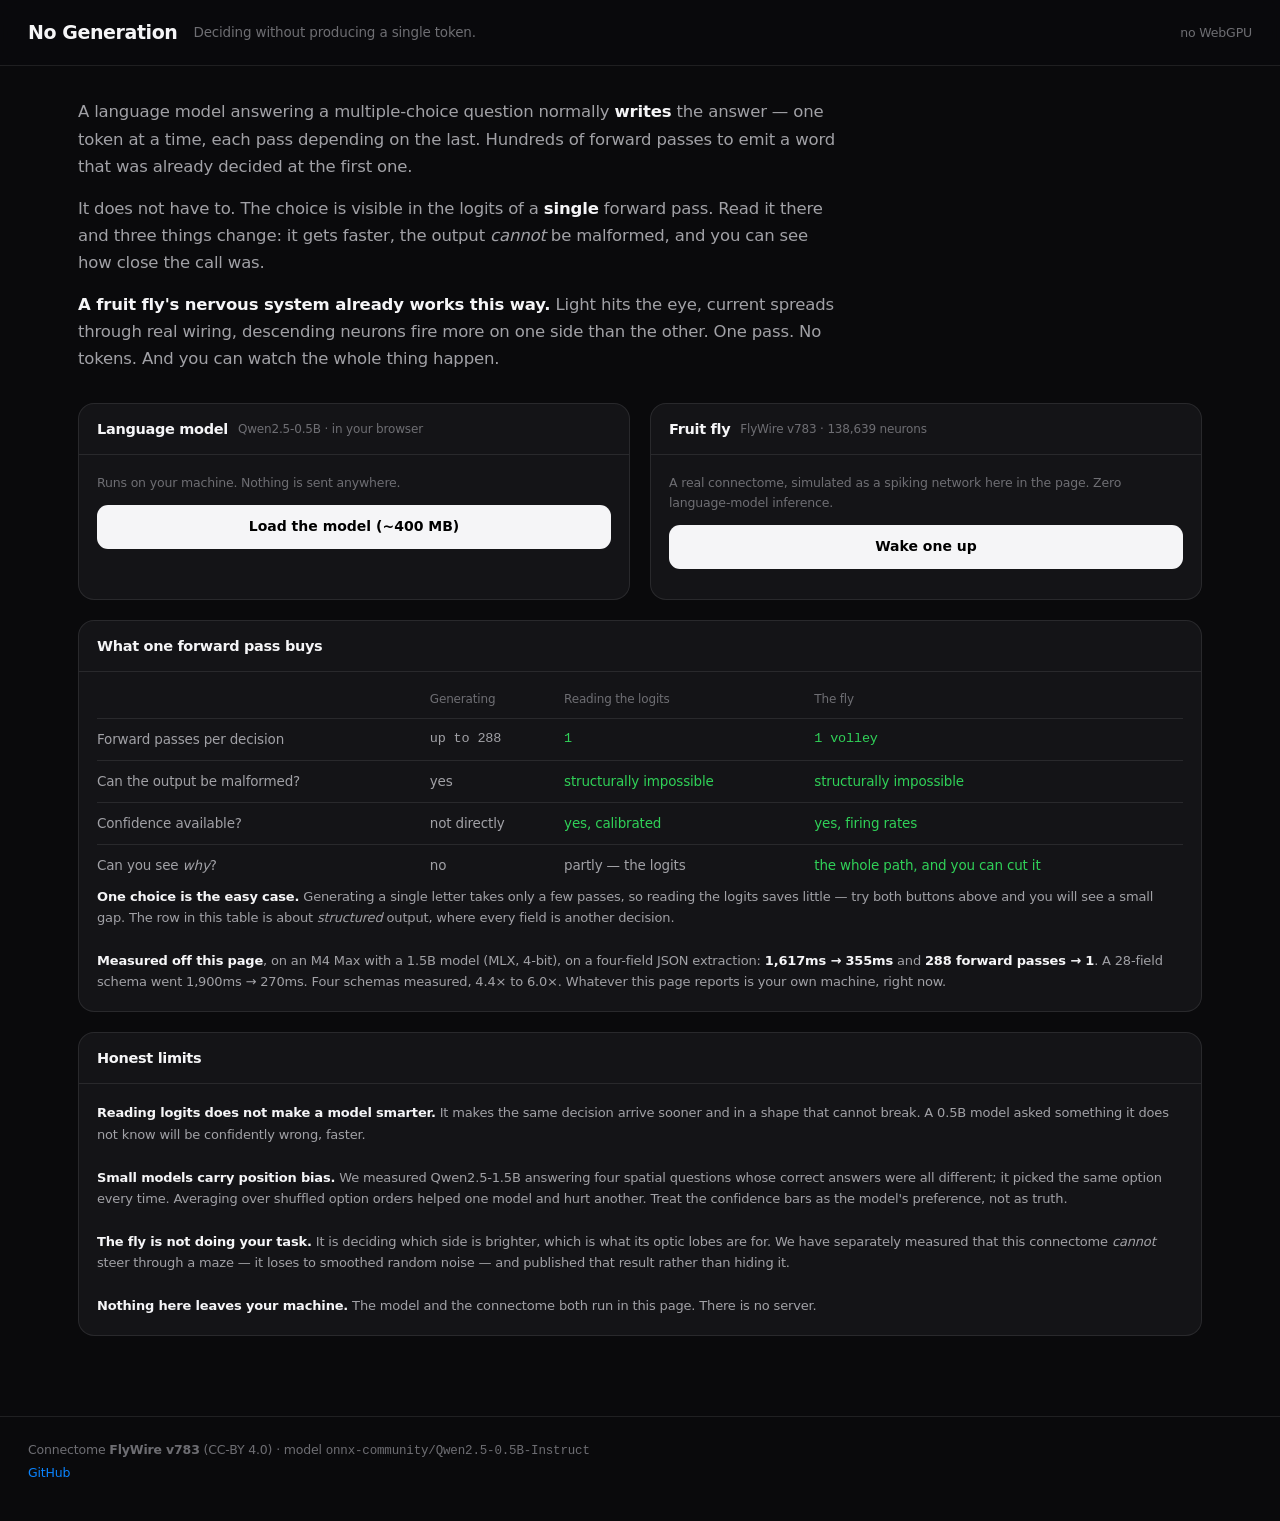
==== docs/index.html @ 3c4246c1 "No Generation: two systems that decide without generating A language model read at its logits and a " ====
<!doctype html>
<html lang="en">
<head>
<meta charset="utf-8">
<meta name="viewport" content="width=device-width,initial-scale=1">
<title>No Generation — decisions without generating text</title>
<meta name="description" content="Two systems that decide without generating: a 1.5B-class language model read at its logits, and a real fruit-fly connectome. One forward pass, no tokens, format that cannot break.">
<link rel="icon" href="data:image/svg+xml,<svg xmlns='http://www.w3.org/2000/svg' viewBox='0 0 32 32'><text y='26' font-size='26'>⚖️</text></svg>">
<link rel="stylesheet" href="app.css">
</head>
<body>

<header>
  <h1>No Generation</h1>
  <span class="sub">Deciding without producing a single token.</span>
  <div class="sp"></div>
  <span class="meta" id="hw">checking hardware…</span>
</header>

<div class="page">

  <section class="lede">
    <p>A language model answering a multiple-choice question normally <b>writes</b> the answer —
    one token at a time, each pass depending on the last. Hundreds of forward passes to emit a
    word that was already decided at the first one.</p>
    <p>It does not have to. The choice is visible in the logits of a <b>single</b> forward pass.
    Read it there and three things change: it gets faster, the output <i>cannot</i> be malformed,
    and you can see how close the call was.</p>
    <p><b>A fruit fly's nervous system already works this way.</b> Light hits the eye, current
    spreads through real wiring, descending neurons fire more on one side than the other. One
    pass. No tokens. And you can watch the whole thing happen.</p>
  </section>

  <div class="grid">
    <!-- LLM -->
    <div class="panel">
      <div class="hd"><h2>Language model</h2><span class="tag" id="llmTag">Qwen2.5-0.5B · in your browser</span></div>
      <div class="bd">
        <div class="muted">Runs on your machine. Nothing is sent anywhere.</div>
        <button class="cta" id="load">Load the model (~400 MB)</button>
        <div id="loadNote" class="muted"></div>

        <div id="llmUI" hidden>
          <label class="k">Context</label>
          <textarea id="ctx" rows="3">A cat sits on a warm windowsill, purring.</textarea>
          <label class="k">Options (one per line)</label>
          <textarea id="opts" rows="4">dog
cat
bird
fish</textarea>
          <div class="row">
            <button class="plain" id="grab">Read the logits (1 pass)</button>
            <button class="plain" id="gen">Generate it instead</button>
          </div>
          <div id="bars" class="bars"></div>
          <div id="llmOut" class="out"></div>
        </div>
      </div>
    </div>

    <!-- Fly -->
    <div class="panel">
      <div class="hd"><h2>Fruit fly</h2><span class="tag">FlyWire v783 · 138,639 neurons</span></div>
      <div class="bd">
        <div class="muted">A real connectome, simulated as a spiking network here in the page.
          Zero language-model inference.</div>
        <button class="cta" id="hire">Wake one up</button>
        <div id="flyNote" class="muted"></div>

        <div id="flyUI" hidden>
          <div class="stage"><canvas id="eye" width="16" height="12"></canvas></div>
          <div class="row">
            <button class="plain" id="lightL">Light on the left</button>
            <button class="plain" id="lightR">Light on the right</button>
          </div>
          <div class="gauge"><span class="k">Decision</span><span class="t"><i id="mS"></i></span><span class="v mono" id="vS">·0</span></div>
          <div class="gauge"><span class="k">Descending</span><span class="t"><i id="mD" style="left:0"></i></span><span class="v mono" id="vD">0Hz</span></div>
          <div class="out" id="flyOut"></div>
          <div class="row">
            <button class="plain" id="cut">Cut the channel</button>
            <button class="plain" id="heal">Restore</button>
          </div>
          <div class="muted" id="cutNote">Cutting 40 neurons out of 138,639 — 0.03% — takes the
            decision to zero. Nothing downstream is scripted, so there is nothing to fall back on.</div>
        </div>
      </div>
    </div>
  </div>

  <div class="panel wide">
    <div class="hd"><h2>What one forward pass buys</h2></div>
    <div class="bd">
      <table class="cmp">
        <tr><th></th><th>Generating</th><th>Reading the logits</th><th>The fly</th></tr>
        <tr><td>Forward passes per decision</td><td class="mono">up to 288</td><td class="mono ok">1</td><td class="mono ok">1 volley</td></tr>
        <tr><td>Can the output be malformed?</td><td>yes</td><td class="ok">structurally impossible</td><td class="ok">structurally impossible</td></tr>
        <tr><td>Confidence available?</td><td>not directly</td><td class="ok">yes, calibrated</td><td class="ok">yes, firing rates</td></tr>
        <tr><td>Can you see <i>why</i>?</td><td>no</td><td>partly — the logits</td><td class="ok">the whole path, and you can cut it</td></tr>
      </table>
      <div class="note" id="measured"></div>
    </div>
  </div>

  <div class="panel wide">
    <div class="hd"><h2>Honest limits</h2></div>
    <div class="bd"><div class="note" id="limits"></div></div>
  </div>

</div>

<footer>
  Connectome <b>FlyWire v783</b> (CC-BY 4.0) · model <span class="mono">onnx-community/Qwen2.5-0.5B-Instruct</span><br>
  <a href="https://github.com/hwkim3330/nogeneration">GitHub</a>
</footer>

<script type="module" src="app.js"></script>
</body>
</html>
---- docs/app.css ----
/* No Generation — 판단만 하고 생성하지 않는 층.
   화면의 주인공은 숫자다. 장식은 뒤로 물러난다. */
:root{
  --bg:#0a0a0c; --surface:#141417; --surface2:#1c1c20;
  --line:rgba(255,255,255,.09); --line2:rgba(255,255,255,.17);
  --fg:#f5f5f7; --fg2:#a1a1a6; --fg3:#6e6e73;
  --accent:#30d158; --blue:#0a84ff; --red:#ff453a; --amber:#ff9f0a; --r:16px;
}
*{box-sizing:border-box}
html,body{margin:0;background:var(--bg)}
body{color:var(--fg);font:400 15px/1.55 -apple-system,BlinkMacSystemFont,"SF Pro Text","Apple SD Gothic Neo",system-ui,sans-serif;
  -webkit-font-smoothing:antialiased;letter-spacing:-.011em}
.mono{font-family:"SF Mono",ui-monospace,Menlo,monospace;font-feature-settings:"tnum"}
h1,h2{margin:0;letter-spacing:-.022em;font-weight:600}
a{color:var(--blue);text-decoration:none}

header{display:flex;align-items:center;gap:16px;flex-wrap:wrap;padding:18px 28px;
  border-bottom:1px solid var(--line);position:sticky;top:0;z-index:40;
  background:rgba(10,10,12,.75);backdrop-filter:saturate(180%) blur(20px)}
header h1{font-size:19px}
header .sub{font-size:13.5px;color:var(--fg3)}
.sp{flex:1}
.meta{font-size:12.5px;color:var(--fg3)}

.page{max-width:1180px;margin:0 auto;padding:26px 28px 80px}
.lede{max-width:760px;margin:6px 0 30px}
.lede p{color:var(--fg2);font-size:16.5px;line-height:1.66;margin:0 0 14px}
.lede b{color:var(--fg);font-weight:600}

.grid{display:grid;grid-template-columns:1fr 1fr;gap:20px}
@media(max-width:900px){.grid{grid-template-columns:1fr}}
.panel{background:var(--surface);border:1px solid var(--line);border-radius:var(--r);overflow:hidden}
.panel.wide{margin-top:20px}
.panel .hd{display:flex;align-items:center;gap:10px;padding:14px 18px;border-bottom:1px solid var(--line);flex-wrap:wrap}
.panel .hd h2{font-size:14.5px;flex:none;white-space:nowrap}
.panel .hd .tag{font-size:12px;color:var(--fg3)}
.panel .bd{padding:18px}

.muted{font-size:12.5px;color:var(--fg3);line-height:1.6;margin-bottom:12px}
.note{font-size:13px;color:var(--fg2);line-height:1.65}
.note b{color:var(--fg);font-weight:600}
.k{display:block;font-size:11.5px;color:var(--fg3);margin:12px 0 5px;text-transform:uppercase;letter-spacing:.05em}
textarea{width:100%;background:#0e0e11;border:1px solid var(--line);border-radius:10px;
  padding:10px 12px;color:var(--fg);font:14px/1.5 inherit;outline:none;resize:vertical}
textarea:focus{border-color:var(--line2)}
.row{display:flex;gap:8px;margin-top:12px;flex-wrap:wrap}
button{font:inherit;cursor:pointer;transition:.16s}
button.cta{width:100%;background:var(--fg);color:#000;border:0;font-weight:600;font-size:14px;
  padding:11px 16px;border-radius:11px}
button.cta:hover{background:#fff}
button.cta:disabled{opacity:.45;cursor:default}
button.plain{background:var(--surface2);border:1px solid var(--line);color:var(--fg);
  font-size:13.5px;padding:8px 14px;border-radius:10px}
button.plain:hover{background:#26262b;border-color:var(--line2)}
button.plain:disabled{opacity:.4;cursor:default}

.bars{margin-top:16px;display:grid;gap:7px}
.bar{display:grid;grid-template-columns:96px 1fr 64px;align-items:center;gap:10px;font-size:13px}
.bar .nm{color:var(--fg2);overflow:hidden;text-overflow:ellipsis;white-space:nowrap}
.bar .tr{height:7px;background:rgba(255,255,255,.07);border-radius:99px;overflow:hidden}
.bar .tr i{display:block;height:100%;background:var(--fg3);border-radius:99px;transition:width .25s}
.bar.win .tr i{background:var(--accent)}
.bar.win .nm{color:var(--fg);font-weight:600}
.bar .pc{text-align:right;color:var(--fg2);font-size:12.5px}

.out{margin-top:14px;font-size:13px;color:var(--fg2);line-height:1.6;min-height:20px}
.out b{color:var(--fg)}
.out .win{color:var(--accent);font-weight:600}
.out .slow{color:var(--amber)}

.stage{margin-top:14px;background:#000;border:1px solid var(--line);border-radius:12px;
  aspect-ratio:4/3;display:grid;place-items:center;overflow:hidden}
.stage canvas{width:100%;height:100%;image-rendering:pixelated}
.gauge{display:grid;grid-template-columns:82px 1fr 62px;align-items:center;gap:11px;margin-top:11px}
.gauge .k{margin:0;text-transform:none;letter-spacing:0;font-size:12.5px}
.gauge .t{height:5px;background:rgba(255,255,255,.08);border-radius:99px;position:relative;overflow:hidden}
.gauge .t i{position:absolute;top:0;bottom:0;background:var(--fg2);border-radius:99px;transition:.12s}
.gauge .v{text-align:right;font-size:12.5px;color:var(--fg2)}

.cmp{width:100%;border-collapse:collapse;font-size:13.5px}
.cmp th{text-align:left;font-weight:500;color:var(--fg3);font-size:12px;padding:0 12px 9px 0;border-bottom:1px solid var(--line)}
.cmp td{padding:10px 12px 10px 0;border-bottom:1px solid var(--line);color:var(--fg2)}
.cmp tr:last-child td{border-bottom:0}
.cmp td:first-child{color:var(--fg2)}
.cmp .ok{color:var(--accent)}

footer{border-top:1px solid var(--line);padding:22px 28px 40px;color:var(--fg3);font-size:12.5px;line-height:1.7}
@media(max-width:700px){
  header{padding:12px 16px}header h1{font-size:17px}header .meta{display:none}
  .page{padding:16px 16px 60px}.panel .bd{padding:14px}.lede p{font-size:15px}
}
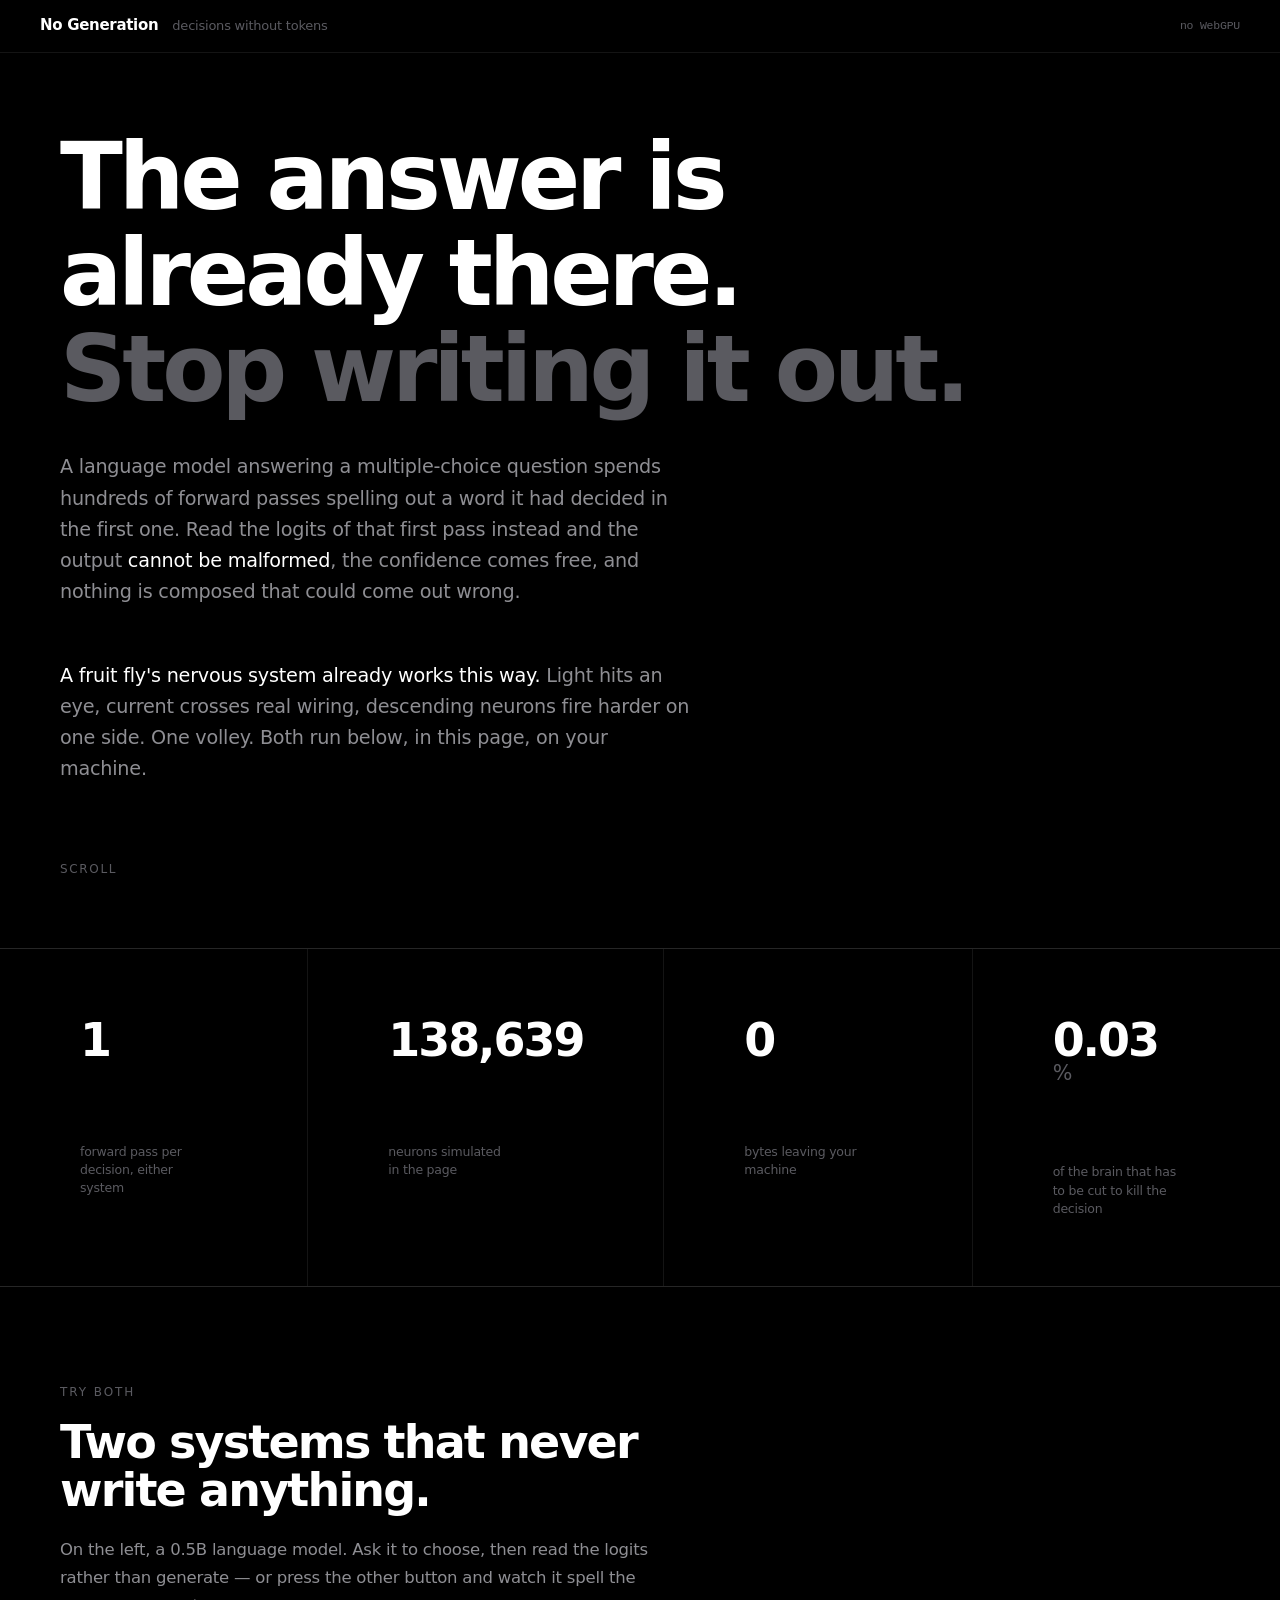
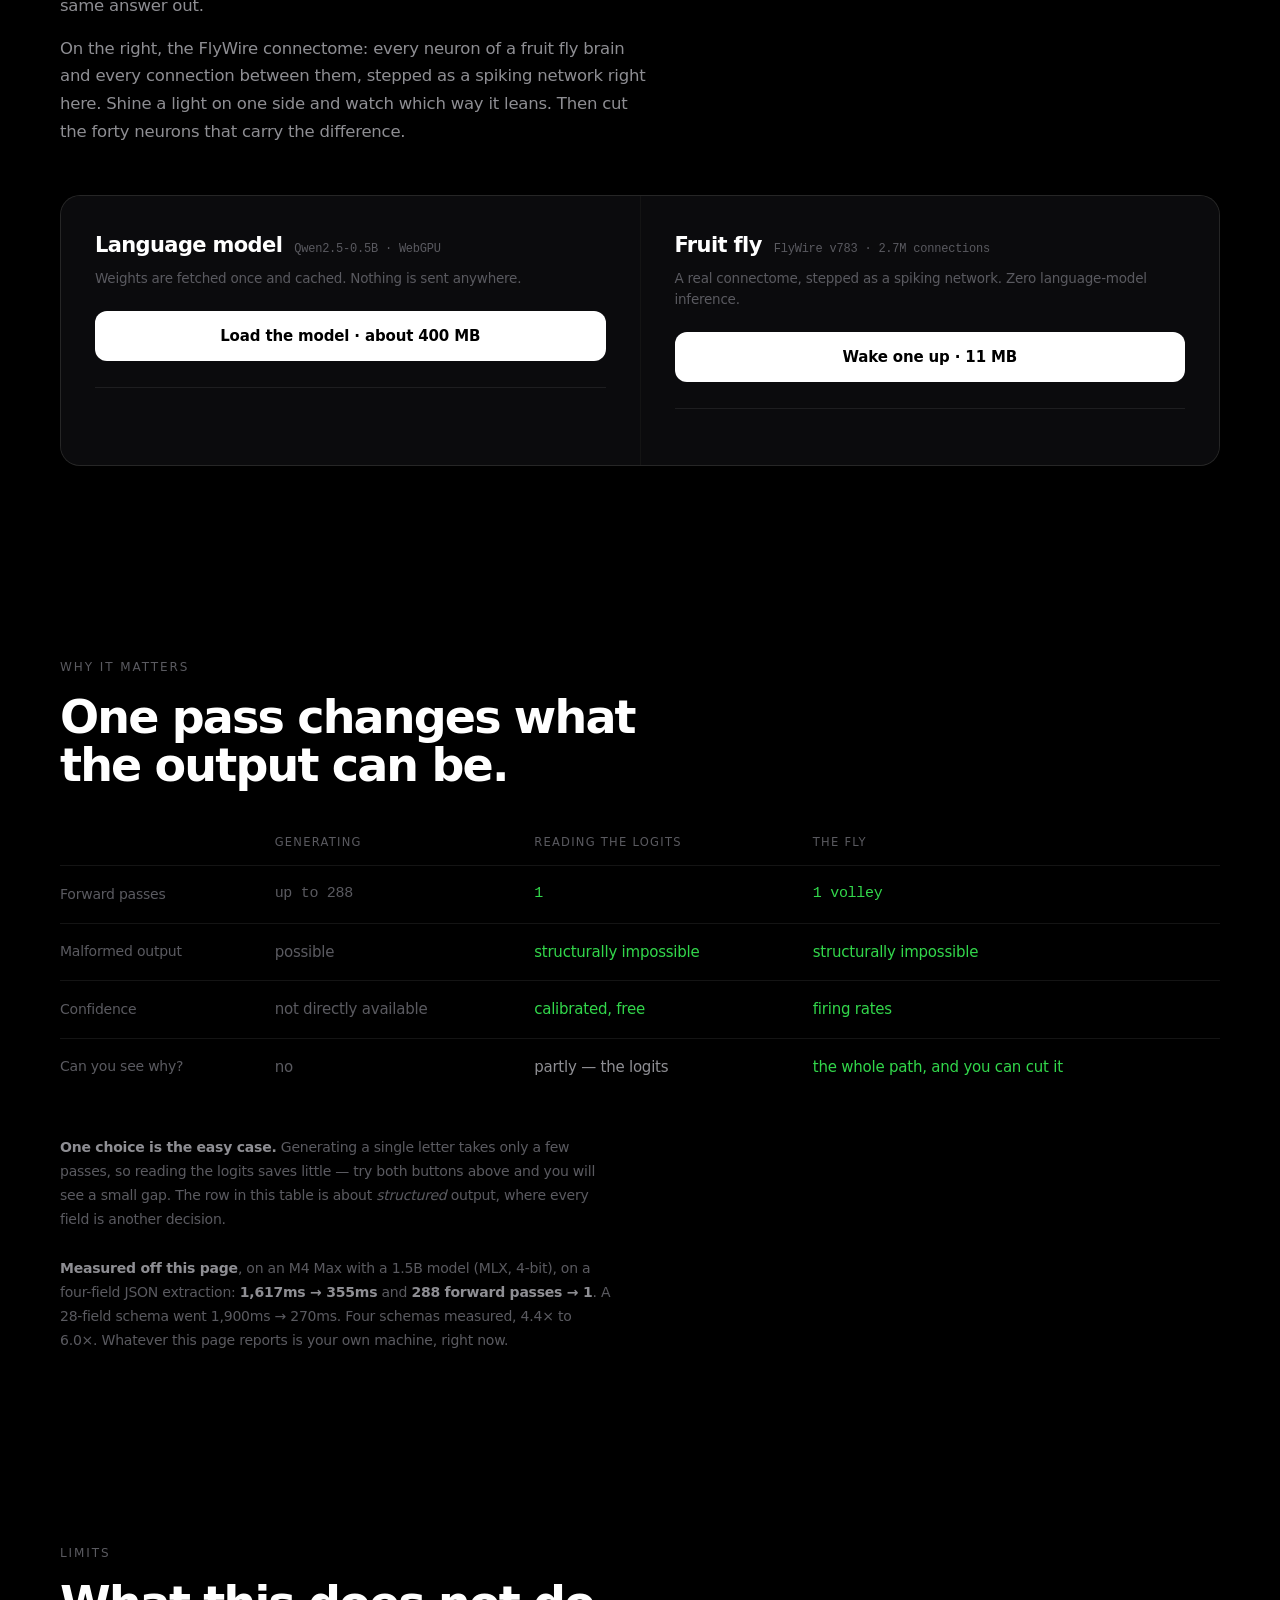
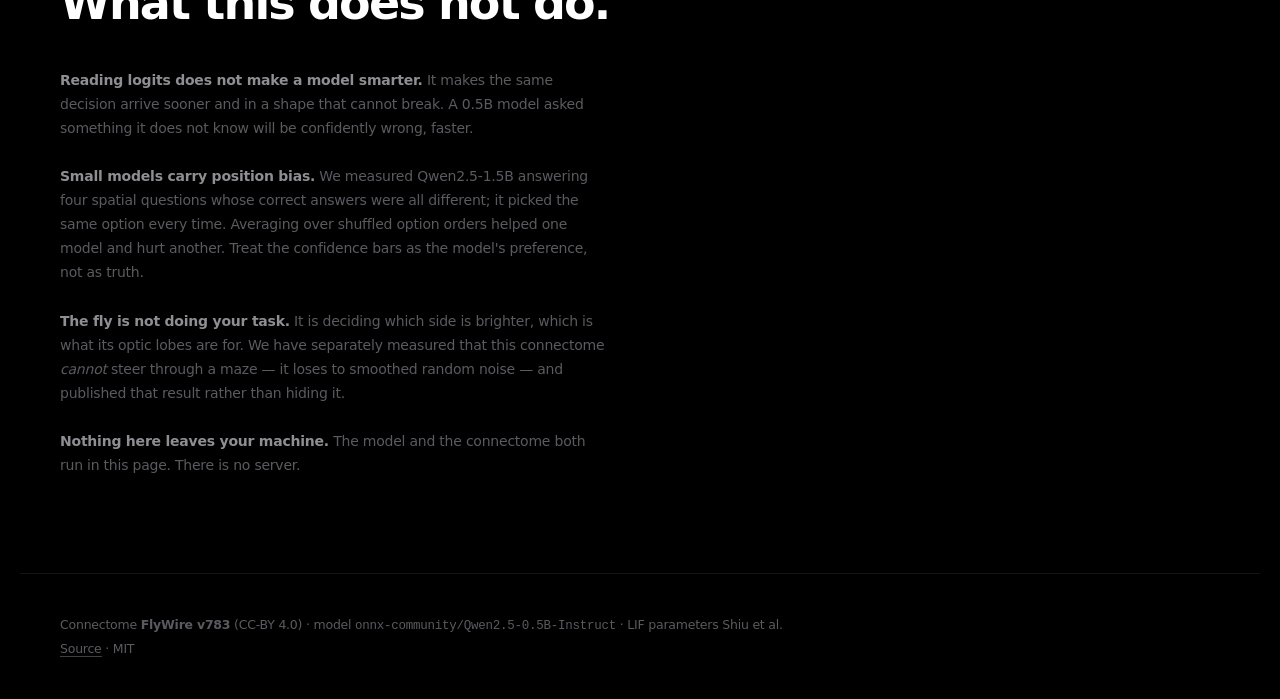
==== commit 81d79206: "redesign, and fix a threshold that erased real decisions Design: hero, spec strip, the two demos as " ====
--- a/docs/index.html
+++ b/docs/index.html
@@ -3,8 +3,9 @@
 <head>
 <meta charset="utf-8">
 <meta name="viewport" content="width=device-width,initial-scale=1">
-<title>No Generation — decisions without generating text</title>
-<meta name="description" content="Two systems that decide without generating: a 1.5B-class language model read at its logits, and a real fruit-fly connectome. One forward pass, no tokens, format that cannot break.">
+<title>No Generation — deciding without producing a token</title>
+<meta name="description" content="A language model read at its logits and a real fruit-fly connectome, both running in your browser. One forward pass, no tokens, a format that cannot break.">
+<meta name="theme-color" content="#000000">
 <link rel="icon" href="data:image/svg+xml,<svg xmlns='http://www.w3.org/2000/svg' viewBox='0 0 32 32'><text y='26' font-size='26'>⚖️</text></svg>">
 <link rel="stylesheet" href="app.css">
 </head>
@@ -12,105 +13,115 @@
 
 <header>
   <h1>No Generation</h1>
-  <span class="sub">Deciding without producing a single token.</span>
+  <span class="sub">decisions without tokens</span>
   <div class="sp"></div>
-  <span class="meta" id="hw">checking hardware…</span>
+  <span class="meta" id="hw">checking hardware</span>
 </header>
 
-<div class="page">
+<div class="hero">
+  <h2>The answer is already there.<br><em>Stop writing it out.</em></h2>
+  <p class="lead">A language model answering a multiple-choice question spends hundreds of
+  forward passes spelling out a word it had decided in the first one. Read the logits of that
+  first pass instead and the output <b>cannot be malformed</b>, the confidence comes free, and
+  nothing is composed that could come out wrong.</p>
+  <p class="lead"><b>A fruit fly's nervous system already works this way.</b> Light hits an eye,
+  current crosses real wiring, descending neurons fire harder on one side. One volley. Both run
+  below, in this page, on your machine.</p>
+  <div class="scroll">Scroll</div>
+</div>
 
-  <section class="lede">
-    <p>A language model answering a multiple-choice question normally <b>writes</b> the answer —
-    one token at a time, each pass depending on the last. Hundreds of forward passes to emit a
-    word that was already decided at the first one.</p>
-    <p>It does not have to. The choice is visible in the logits of a <b>single</b> forward pass.
-    Read it there and three things change: it gets faster, the output <i>cannot</i> be malformed,
-    and you can see how close the call was.</p>
-    <p><b>A fruit fly's nervous system already works this way.</b> Light hits the eye, current
-    spreads through real wiring, descending neurons fire more on one side than the other. One
-    pass. No tokens. And you can watch the whole thing happen.</p>
-  </section>
+<div class="spec">
+  <div><div class="n">1</div><div class="l">forward pass per decision, either system</div></div>
+  <div><div class="n">138,639</div><div class="l">neurons simulated in the page</div></div>
+  <div><div class="n">0</div><div class="l">bytes leaving your machine</div></div>
+  <div><div class="n">0.03<small>%</small></div><div class="l">of the brain that has to be cut to kill the decision</div></div>
+</div>
 
-  <div class="grid">
-    <!-- LLM -->
-    <div class="panel">
-      <div class="hd"><h2>Language model</h2><span class="tag" id="llmTag">Qwen2.5-0.5B · in your browser</span></div>
-      <div class="bd">
-        <div class="muted">Runs on your machine. Nothing is sent anywhere.</div>
-        <button class="cta" id="load">Load the model (~400 MB)</button>
-        <div id="loadNote" class="muted"></div>
+<section>
+  <div class="eyebrow">Try both</div>
+  <h3>Two systems that never write anything.</h3>
+  <div class="body">
+    <p>On the left, a 0.5B language model. Ask it to choose, then read the logits rather than
+    generate — or press the other button and watch it spell the same answer out.</p>
+    <p>On the right, the FlyWire connectome: every neuron of a fruit fly brain and every
+    connection between them, stepped as a spiking network right here. Shine a light on one side
+    and watch which way it leans. Then cut the forty neurons that carry the difference.</p>
+  </div>
 
-        <div id="llmUI" hidden>
-          <label class="k">Context</label>
-          <textarea id="ctx" rows="3">A cat sits on a warm windowsill, purring.</textarea>
-          <label class="k">Options (one per line)</label>
-          <textarea id="opts" rows="4">dog
+  <div class="duo">
+    <div class="cell">
+      <div class="top"><h4>Language model</h4><span class="tag" id="llmTag">Qwen2.5-0.5B · WebGPU</span></div>
+      <div class="sub">Weights are fetched once and cached. Nothing is sent anywhere.</div>
+      <button class="cta" id="load">Load the model · about 400 MB</button>
+      <div class="readout" id="loadNote"></div>
+
+      <div id="llmUI" hidden>
+        <label class="k">Context</label>
+        <textarea id="ctx" rows="2">A cat sits on a warm windowsill, purring.</textarea>
+        <label class="k">Options</label>
+        <textarea id="opts" rows="4">dog
 cat
 bird
 fish</textarea>
-          <div class="row">
-            <button class="plain" id="grab">Read the logits (1 pass)</button>
-            <button class="plain" id="gen">Generate it instead</button>
-          </div>
-          <div id="bars" class="bars"></div>
-          <div id="llmOut" class="out"></div>
+        <div class="row">
+          <button class="plain" id="grab">Read the logits</button>
+          <button class="plain" id="gen">Generate instead</button>
         </div>
+        <div id="bars" class="bars"></div>
+        <div id="llmOut" class="readout"></div>
       </div>
     </div>
 
-    <!-- Fly -->
-    <div class="panel">
-      <div class="hd"><h2>Fruit fly</h2><span class="tag">FlyWire v783 · 138,639 neurons</span></div>
-      <div class="bd">
-        <div class="muted">A real connectome, simulated as a spiking network here in the page.
-          Zero language-model inference.</div>
-        <button class="cta" id="hire">Wake one up</button>
-        <div id="flyNote" class="muted"></div>
+    <div class="cell">
+      <div class="top"><h4>Fruit fly</h4><span class="tag">FlyWire v783 · 2.7M connections</span></div>
+      <div class="sub">A real connectome, stepped as a spiking network. Zero language-model inference.</div>
+      <button class="cta" id="hire">Wake one up · 11 MB</button>
+      <div class="readout" id="flyNote"></div>
 
-        <div id="flyUI" hidden>
-          <div class="stage"><canvas id="eye" width="16" height="12"></canvas></div>
-          <div class="row">
-            <button class="plain" id="lightL">Light on the left</button>
-            <button class="plain" id="lightR">Light on the right</button>
-          </div>
-          <div class="gauge"><span class="k">Decision</span><span class="t"><i id="mS"></i></span><span class="v mono" id="vS">·0</span></div>
-          <div class="gauge"><span class="k">Descending</span><span class="t"><i id="mD" style="left:0"></i></span><span class="v mono" id="vD">0Hz</span></div>
-          <div class="out" id="flyOut"></div>
-          <div class="row">
-            <button class="plain" id="cut">Cut the channel</button>
-            <button class="plain" id="heal">Restore</button>
-          </div>
-          <div class="muted" id="cutNote">Cutting 40 neurons out of 138,639 — 0.03% — takes the
-            decision to zero. Nothing downstream is scripted, so there is nothing to fall back on.</div>
+      <div id="flyUI" hidden>
+        <div class="eye"><canvas id="eye" width="16" height="12"></canvas></div>
+        <div class="row">
+          <button class="plain" id="lightL">Light on the left</button>
+          <button class="plain" id="lightR">Light on the right</button>
         </div>
+        <div class="gauge"><span class="g">Decision</span><span class="t"><i id="mS"></i></span><span class="v" id="vS">·0</span></div>
+        <div class="gauge"><span class="g">Descending</span><span class="t"><i id="mD" style="left:0"></i></span><span class="v" id="vD">0Hz</span></div>
+        <div class="readout" id="flyOut"></div>
+        <div class="row">
+          <button class="plain" id="cut">Cut the channel</button>
+          <button class="plain" id="heal">Restore</button>
+        </div>
+        <div class="readout" id="cutNote">Forty neurons out of 138,639 carry the left–right
+          difference. Cut them and the decision goes to zero — there is no scripted fallback
+          underneath to keep it moving.</div>
       </div>
     </div>
   </div>
+</section>
 
-  <div class="panel wide">
-    <div class="hd"><h2>What one forward pass buys</h2></div>
-    <div class="bd">
-      <table class="cmp">
-        <tr><th></th><th>Generating</th><th>Reading the logits</th><th>The fly</th></tr>
-        <tr><td>Forward passes per decision</td><td class="mono">up to 288</td><td class="mono ok">1</td><td class="mono ok">1 volley</td></tr>
-        <tr><td>Can the output be malformed?</td><td>yes</td><td class="ok">structurally impossible</td><td class="ok">structurally impossible</td></tr>
-        <tr><td>Confidence available?</td><td>not directly</td><td class="ok">yes, calibrated</td><td class="ok">yes, firing rates</td></tr>
-        <tr><td>Can you see <i>why</i>?</td><td>no</td><td>partly — the logits</td><td class="ok">the whole path, and you can cut it</td></tr>
-      </table>
-      <div class="note" id="measured"></div>
-    </div>
-  </div>
+<section>
+  <div class="eyebrow">Why it matters</div>
+  <h3>One pass changes what the output can be.</h3>
+  <table class="cmp">
+    <tr><th></th><th>Generating</th><th>Reading the logits</th><th>The fly</th></tr>
+    <tr><td>Forward passes</td><td class="no mono">up to 288</td><td class="ok mono">1</td><td class="ok mono">1 volley</td></tr>
+    <tr><td>Malformed output</td><td class="no">possible</td><td class="ok">structurally impossible</td><td class="ok">structurally impossible</td></tr>
+    <tr><td>Confidence</td><td class="no">not directly available</td><td class="ok">calibrated, free</td><td class="ok">firing rates</td></tr>
+    <tr><td>Can you see why?</td><td class="no">no</td><td>partly — the logits</td><td class="ok">the whole path, and you can cut it</td></tr>
+  </table>
+  <div class="fine" id="measured"></div>
+</section>
 
-  <div class="panel wide">
-    <div class="hd"><h2>Honest limits</h2></div>
-    <div class="bd"><div class="note" id="limits"></div></div>
-  </div>
-
-</div>
+<section>
+  <div class="eyebrow">Limits</div>
+  <h3>What this does not do.</h3>
+  <div class="fine" id="limits"></div>
+</section>
 
 <footer>
-  Connectome <b>FlyWire v783</b> (CC-BY 4.0) · model <span class="mono">onnx-community/Qwen2.5-0.5B-Instruct</span><br>
-  <a href="https://github.com/hwkim3330/nogeneration">GitHub</a>
+  Connectome <b>FlyWire v783</b> (CC-BY 4.0) · model <span class="mono">onnx-community/Qwen2.5-0.5B-Instruct</span> ·
+  LIF parameters Shiu et al.<br>
+  <a href="https://github.com/hwkim3330/nogeneration">Source</a> · MIT
 </footer>
 
 <script type="module" src="app.js"></script>
--- a/docs/app.css
+++ b/docs/app.css
@@ -1,91 +1,139 @@
-/* No Generation — 판단만 하고 생성하지 않는 층.
-   화면의 주인공은 숫자다. 장식은 뒤로 물러난다. */
+/* No Generation
+   설계 원칙: 숫자가 주인공이다. 테두리를 지우고 여백으로 나눈다.
+   색은 검정·흰색·초록 하나. 움직임은 절제한다. */
 :root{
-  --bg:#0a0a0c; --surface:#141417; --surface2:#1c1c20;
-  --line:rgba(255,255,255,.09); --line2:rgba(255,255,255,.17);
-  --fg:#f5f5f7; --fg2:#a1a1a6; --fg3:#6e6e73;
-  --accent:#30d158; --blue:#0a84ff; --red:#ff453a; --amber:#ff9f0a; --r:16px;
+  --bg:#000; --bg2:#0b0b0d; --surface:#111114;
+  --fg:#fff; --fg2:#8e8e93; --fg3:#5a5a60;
+  --line:rgba(255,255,255,.08);
+  --accent:#32d74b; --amber:#ffb340; --red:#ff453a;
 }
 *{box-sizing:border-box}
-html,body{margin:0;background:var(--bg)}
-body{color:var(--fg);font:400 15px/1.55 -apple-system,BlinkMacSystemFont,"SF Pro Text","Apple SD Gothic Neo",system-ui,sans-serif;
-  -webkit-font-smoothing:antialiased;letter-spacing:-.011em}
-.mono{font-family:"SF Mono",ui-monospace,Menlo,monospace;font-feature-settings:"tnum"}
-h1,h2{margin:0;letter-spacing:-.022em;font-weight:600}
-a{color:var(--blue);text-decoration:none}
+html{scroll-behavior:smooth}
+html,body{margin:0;background:var(--bg);overflow-x:hidden}
+body{color:var(--fg);
+  font:400 16px/1.5 -apple-system,BlinkMacSystemFont,"SF Pro Display","SF Pro Text","Apple SD Gothic Neo",system-ui,sans-serif;
+  -webkit-font-smoothing:antialiased;letter-spacing:-.014em}
+.mono{font-family:"SF Mono",ui-monospace,Menlo,monospace;font-feature-settings:"tnum";letter-spacing:-.02em}
+h1,h2,h3{margin:0;font-weight:600;letter-spacing:-.035em;line-height:1.04}
+a{color:inherit;text-decoration:none;border-bottom:1px solid rgba(255,255,255,.25)}
+a:hover{border-color:var(--fg)}
 
-header{display:flex;align-items:center;gap:16px;flex-wrap:wrap;padding:18px 28px;
-  border-bottom:1px solid var(--line);position:sticky;top:0;z-index:40;
-  background:rgba(10,10,12,.75);backdrop-filter:saturate(180%) blur(20px)}
-header h1{font-size:19px}
-header .sub{font-size:13.5px;color:var(--fg3)}
+/* ── 상단 ─────────────────────────────── */
+header{position:fixed;top:0;left:0;right:0;z-index:50;display:flex;align-items:center;gap:14px;
+  padding:16px 40px;background:rgba(0,0,0,.6);backdrop-filter:saturate(180%) blur(24px);
+  border-bottom:1px solid var(--line)}
+header h1{font-size:15px;letter-spacing:-.02em}
+header .sub{font-size:13px;color:var(--fg3)}
 .sp{flex:1}
-.meta{font-size:12.5px;color:var(--fg3)}
+.meta{font-size:11.5px;color:var(--fg3);font-family:"SF Mono",ui-monospace,Menlo,monospace}
 
-.page{max-width:1180px;margin:0 auto;padding:26px 28px 80px}
-.lede{max-width:760px;margin:6px 0 30px}
-.lede p{color:var(--fg2);font-size:16.5px;line-height:1.66;margin:0 0 14px}
-.lede b{color:var(--fg);font-weight:600}
+/* ── 히어로 ───────────────────────────── */
+.hero{min-height:88vh;display:flex;flex-direction:column;justify-content:center;
+  padding:130px 40px 70px;max-width:1240px;margin:0 auto}
+.hero h2{font-size:clamp(40px,7.2vw,104px);letter-spacing:-.045em;max-width:16ch}
+.hero h2 em{font-style:normal;color:var(--fg3)}
+.hero .lead{margin-top:34px;max-width:52ch;font-size:clamp(16px,1.5vw,20px);line-height:1.62;color:var(--fg2)}
+.hero .lead b{color:var(--fg);font-weight:500}
+.scroll{margin-top:56px;font-size:12px;color:var(--fg3);letter-spacing:.14em;text-transform:uppercase}
 
-.grid{display:grid;grid-template-columns:1fr 1fr;gap:20px}
-@media(max-width:900px){.grid{grid-template-columns:1fr}}
-.panel{background:var(--surface);border:1px solid var(--line);border-radius:var(--r);overflow:hidden}
-.panel.wide{margin-top:20px}
-.panel .hd{display:flex;align-items:center;gap:10px;padding:14px 18px;border-bottom:1px solid var(--line);flex-wrap:wrap}
-.panel .hd h2{font-size:14.5px;flex:none;white-space:nowrap}
-.panel .hd .tag{font-size:12px;color:var(--fg3)}
-.panel .bd{padding:18px}
+/* ── 제원표 ───────────────────────────── */
+.spec{display:grid;grid-template-columns:repeat(4,1fr);gap:1px;background:var(--line);
+  border-top:1px solid var(--line);border-bottom:1px solid var(--line)}
+.spec div{background:var(--bg);padding:34px 40px;display:flex;flex-direction:column;justify-content:flex-start}
+.spec .n{font-size:clamp(28px,3.6vw,46px);font-weight:600;letter-spacing:-.045em;line-height:1}
+.spec .n small{font-size:.45em;color:var(--fg3);font-weight:400;letter-spacing:-.01em}
+.spec .l{margin-top:12px;font-size:12.5px;color:var(--fg3);line-height:1.45;max-width:26ch}
+@media(max-width:900px){.spec{grid-template-columns:repeat(2,1fr)}.spec div{padding:24px}}
 
-.muted{font-size:12.5px;color:var(--fg3);line-height:1.6;margin-bottom:12px}
-.note{font-size:13px;color:var(--fg2);line-height:1.65}
-.note b{color:var(--fg);font-weight:600}
-.k{display:block;font-size:11.5px;color:var(--fg3);margin:12px 0 5px;text-transform:uppercase;letter-spacing:.05em}
-textarea{width:100%;background:#0e0e11;border:1px solid var(--line);border-radius:10px;
-  padding:10px 12px;color:var(--fg);font:14px/1.5 inherit;outline:none;resize:vertical}
-textarea:focus{border-color:var(--line2)}
-.row{display:flex;gap:8px;margin-top:12px;flex-wrap:wrap}
-button{font:inherit;cursor:pointer;transition:.16s}
-button.cta{width:100%;background:var(--fg);color:#000;border:0;font-weight:600;font-size:14px;
-  padding:11px 16px;border-radius:11px}
-button.cta:hover{background:#fff}
-button.cta:disabled{opacity:.45;cursor:default}
-button.plain{background:var(--surface2);border:1px solid var(--line);color:var(--fg);
-  font-size:13.5px;padding:8px 14px;border-radius:10px}
-button.plain:hover{background:#26262b;border-color:var(--line2)}
-button.plain:disabled{opacity:.4;cursor:default}
+/* ── 구역 ─────────────────────────────── */
+section{max-width:1240px;margin:0 auto;padding:96px 40px}
+.eyebrow{font-size:12px;letter-spacing:.16em;text-transform:uppercase;color:var(--fg3);margin-bottom:18px}
+section h3{font-size:clamp(28px,3.6vw,46px);letter-spacing:-.04em;max-width:20ch}
+section .body{margin-top:22px;max-width:56ch;font-size:16.5px;line-height:1.68;color:var(--fg2)}
+section .body b{color:var(--fg);font-weight:500}
+section .body p{margin:0 0 15px}
 
-.bars{margin-top:16px;display:grid;gap:7px}
-.bar{display:grid;grid-template-columns:96px 1fr 64px;align-items:center;gap:10px;font-size:13px}
-.bar .nm{color:var(--fg2);overflow:hidden;text-overflow:ellipsis;white-space:nowrap}
-.bar .tr{height:7px;background:rgba(255,255,255,.07);border-radius:99px;overflow:hidden}
-.bar .tr i{display:block;height:100%;background:var(--fg3);border-radius:99px;transition:width .25s}
-.bar.win .tr i{background:var(--accent)}
-.bar.win .nm{color:var(--fg);font-weight:600}
-.bar .pc{text-align:right;color:var(--fg2);font-size:12.5px}
+/* ── 두 실물 ──────────────────────────── */
+.duo{display:grid;grid-template-columns:1fr 1fr;gap:1px;background:var(--line);
+  border:1px solid var(--line);border-radius:20px;overflow:hidden;margin-top:50px}
+@media(max-width:940px){.duo{grid-template-columns:1fr}}
+.cell{background:var(--bg2);padding:34px}
+.cell .top{display:flex;align-items:baseline;gap:12px;flex-wrap:wrap;margin-bottom:6px}
+.cell .top h4{margin:0;font-size:21px;font-weight:600;letter-spacing:-.03em}
+.cell .top .tag{font-size:12px;color:var(--fg3);font-family:"SF Mono",ui-monospace,Menlo,monospace}
+.cell .sub{font-size:13.5px;color:var(--fg3);line-height:1.55;margin-bottom:22px}
 
-.out{margin-top:14px;font-size:13px;color:var(--fg2);line-height:1.6;min-height:20px}
-.out b{color:var(--fg)}
-.out .win{color:var(--accent);font-weight:600}
-.out .slow{color:var(--amber)}
+button{font:inherit;cursor:pointer;transition:background .16s,border-color .16s,opacity .16s}
+.cta{width:100%;background:var(--fg);color:#000;border:0;font-weight:600;font-size:15px;
+  padding:14px 18px;border-radius:12px;letter-spacing:-.01em}
+.cta:hover{background:#e8e8ea}
+.cta:disabled{opacity:.4;cursor:default}
+.plain{background:rgba(255,255,255,.055);border:1px solid var(--line);color:var(--fg);
+  font-size:13.5px;padding:10px 15px;border-radius:11px}
+.plain:hover{background:rgba(255,255,255,.1)}
+.plain:disabled{opacity:.35;cursor:default}
+.row{display:flex;gap:9px;margin-top:14px;flex-wrap:wrap}
 
-.stage{margin-top:14px;background:#000;border:1px solid var(--line);border-radius:12px;
-  aspect-ratio:4/3;display:grid;place-items:center;overflow:hidden}
-.stage canvas{width:100%;height:100%;image-rendering:pixelated}
-.gauge{display:grid;grid-template-columns:82px 1fr 62px;align-items:center;gap:11px;margin-top:11px}
-.gauge .k{margin:0;text-transform:none;letter-spacing:0;font-size:12.5px}
-.gauge .t{height:5px;background:rgba(255,255,255,.08);border-radius:99px;position:relative;overflow:hidden}
-.gauge .t i{position:absolute;top:0;bottom:0;background:var(--fg2);border-radius:99px;transition:.12s}
-.gauge .v{text-align:right;font-size:12.5px;color:var(--fg2)}
+.k{display:block;font-size:11px;color:var(--fg3);margin:20px 0 7px;text-transform:uppercase;letter-spacing:.12em}
+textarea{width:100%;background:#000;border:1px solid var(--line);border-radius:12px;
+  padding:13px 15px;color:var(--fg);font:14.5px/1.55 inherit;outline:none;resize:vertical}
+textarea:focus{border-color:rgba(255,255,255,.28)}
 
-.cmp{width:100%;border-collapse:collapse;font-size:13.5px}
-.cmp th{text-align:left;font-weight:500;color:var(--fg3);font-size:12px;padding:0 12px 9px 0;border-bottom:1px solid var(--line)}
-.cmp td{padding:10px 12px 10px 0;border-bottom:1px solid var(--line);color:var(--fg2)}
+.bars{margin-top:26px;display:grid;gap:11px}
+.bar{display:grid;grid-template-columns:1fr 78px;align-items:center;gap:14px;font-size:14px}
+.bar .nm{color:var(--fg3);white-space:nowrap;overflow:hidden;text-overflow:ellipsis;
+  padding-bottom:7px;border-bottom:2px solid rgba(255,255,255,.07);position:relative}
+.bar .nm i{position:absolute;left:0;bottom:-2px;height:2px;background:var(--fg3);
+  transition:width .35s cubic-bezier(.2,.8,.2,1)}
+.bar.win .nm{color:var(--fg)}
+.bar.win .nm i{background:var(--accent);height:2px}
+.bar .pc{text-align:right;font-family:"SF Mono",ui-monospace,Menlo,monospace;font-size:13px;color:var(--fg2)}
+.bar.win .pc{color:var(--accent)}
+
+.readout{margin-top:26px;padding-top:22px;border-top:1px solid var(--line);
+  font-size:13.5px;line-height:1.65;color:var(--fg3);min-height:22px}
+.readout b{color:var(--fg);font-weight:600}
+.readout .win{color:var(--accent);font-weight:600}
+.readout .slow{color:var(--amber)}
+.readout .big{display:block;font-size:34px;font-weight:600;letter-spacing:-.04em;color:var(--fg);
+  margin-bottom:8px;line-height:1}
+
+.eye{margin-top:22px;background:#000;border:1px solid var(--line);border-radius:14px;
+  aspect-ratio:16/10;overflow:hidden}
+.eye canvas{width:100%;height:100%;image-rendering:pixelated;display:block}
+.gauge{display:grid;grid-template-columns:96px 1fr 64px;align-items:center;gap:14px;margin-top:16px}
+.gauge .g{font-size:12px;color:var(--fg3);text-transform:uppercase;letter-spacing:.1em}
+.gauge .t{height:3px;background:rgba(255,255,255,.08);position:relative;border-radius:99px}
+.gauge .t i{position:absolute;top:0;bottom:0;background:var(--fg2);border-radius:99px;transition:.18s}
+.gauge .v{text-align:right;font-family:"SF Mono",ui-monospace,Menlo,monospace;font-size:14px;color:var(--fg)}
+
+/* ── 비교표 ───────────────────────────── */
+.cmp{width:100%;border-collapse:collapse;margin-top:44px;font-size:15px}
+.cmp th{text-align:left;font-weight:400;color:var(--fg3);font-size:11.5px;letter-spacing:.11em;
+  text-transform:uppercase;padding:0 18px 14px 0;border-bottom:1px solid var(--line)}
+.cmp td{padding:17px 18px 17px 0;border-bottom:1px solid var(--line);color:var(--fg2)}
 .cmp tr:last-child td{border-bottom:0}
-.cmp td:first-child{color:var(--fg2)}
+.cmp td:first-child{color:var(--fg3);font-size:14px}
 .cmp .ok{color:var(--accent)}
+.cmp .no{color:var(--fg3)}
 
-footer{border-top:1px solid var(--line);padding:22px 28px 40px;color:var(--fg3);font-size:12.5px;line-height:1.7}
+.fine{margin-top:40px;font-size:14px;line-height:1.72;color:var(--fg3);max-width:62ch}
+.fine b{color:var(--fg2);font-weight:600}
+
+footer{border-top:1px solid var(--line);padding:40px;color:var(--fg3);font-size:12.5px;line-height:1.8;
+  max-width:1240px;margin:0 auto}
+
 @media(max-width:700px){
-  header{padding:12px 16px}header h1{font-size:17px}header .meta{display:none}
-  .page{padding:16px 16px 60px}.panel .bd{padding:14px}.lede p{font-size:15px}
+  header{padding:13px 20px}header .sub,header .meta{display:none}
+  .hero{padding:110px 20px 60px;min-height:auto}
+  section{padding:64px 20px}.cell{padding:24px}
+  .spec div{padding:22px 20px}
+  .gauge{grid-template-columns:78px 1fr 58px}
 }
+
+/* ── 스크롤 진입 ─────────────────────────
+   과하면 싸구려가 된다. 한 번, 짧게, 위로만. */
+.rise{opacity:0;transform:translateY(18px);
+  transition:opacity .7s cubic-bezier(.2,.8,.2,1),transform .7s cubic-bezier(.2,.8,.2,1)}
+.rise.in{opacity:1;transform:none}
+@media(prefers-reduced-motion:reduce){.rise{opacity:1;transform:none;transition:none}}
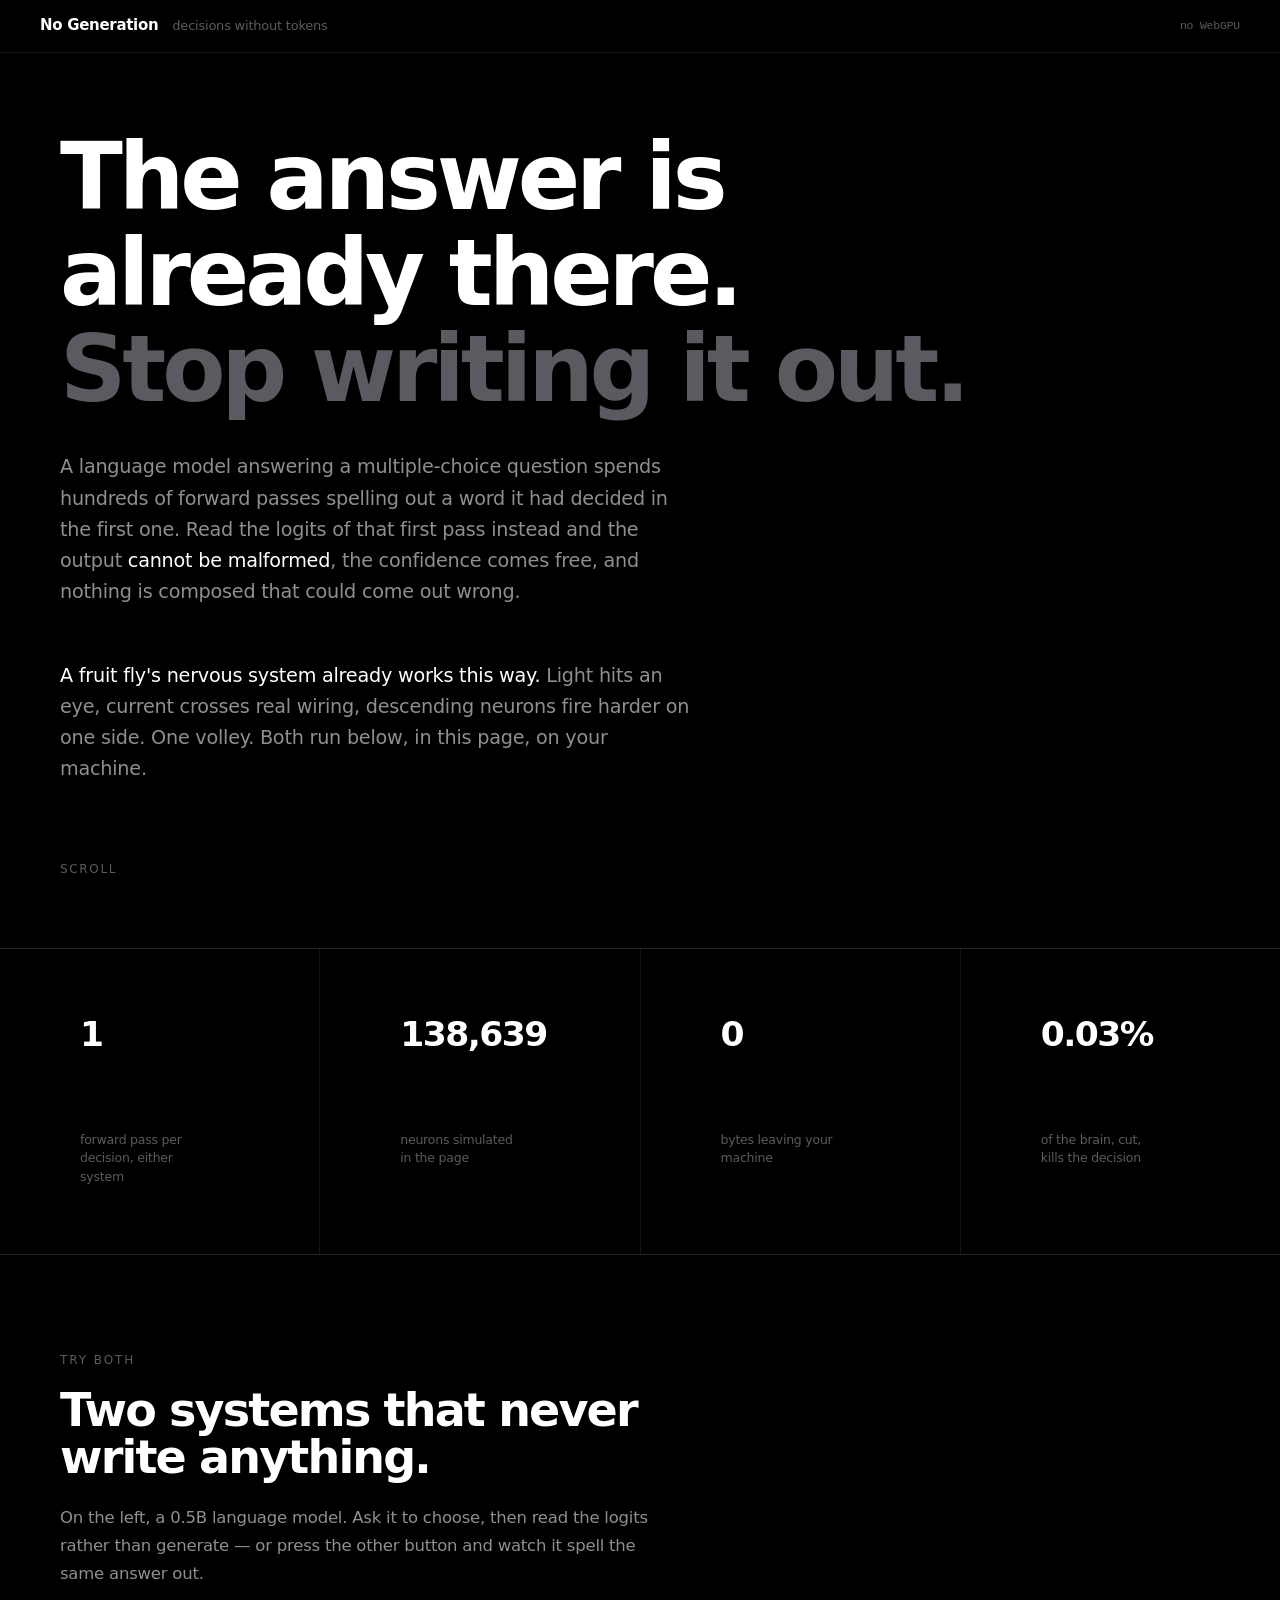
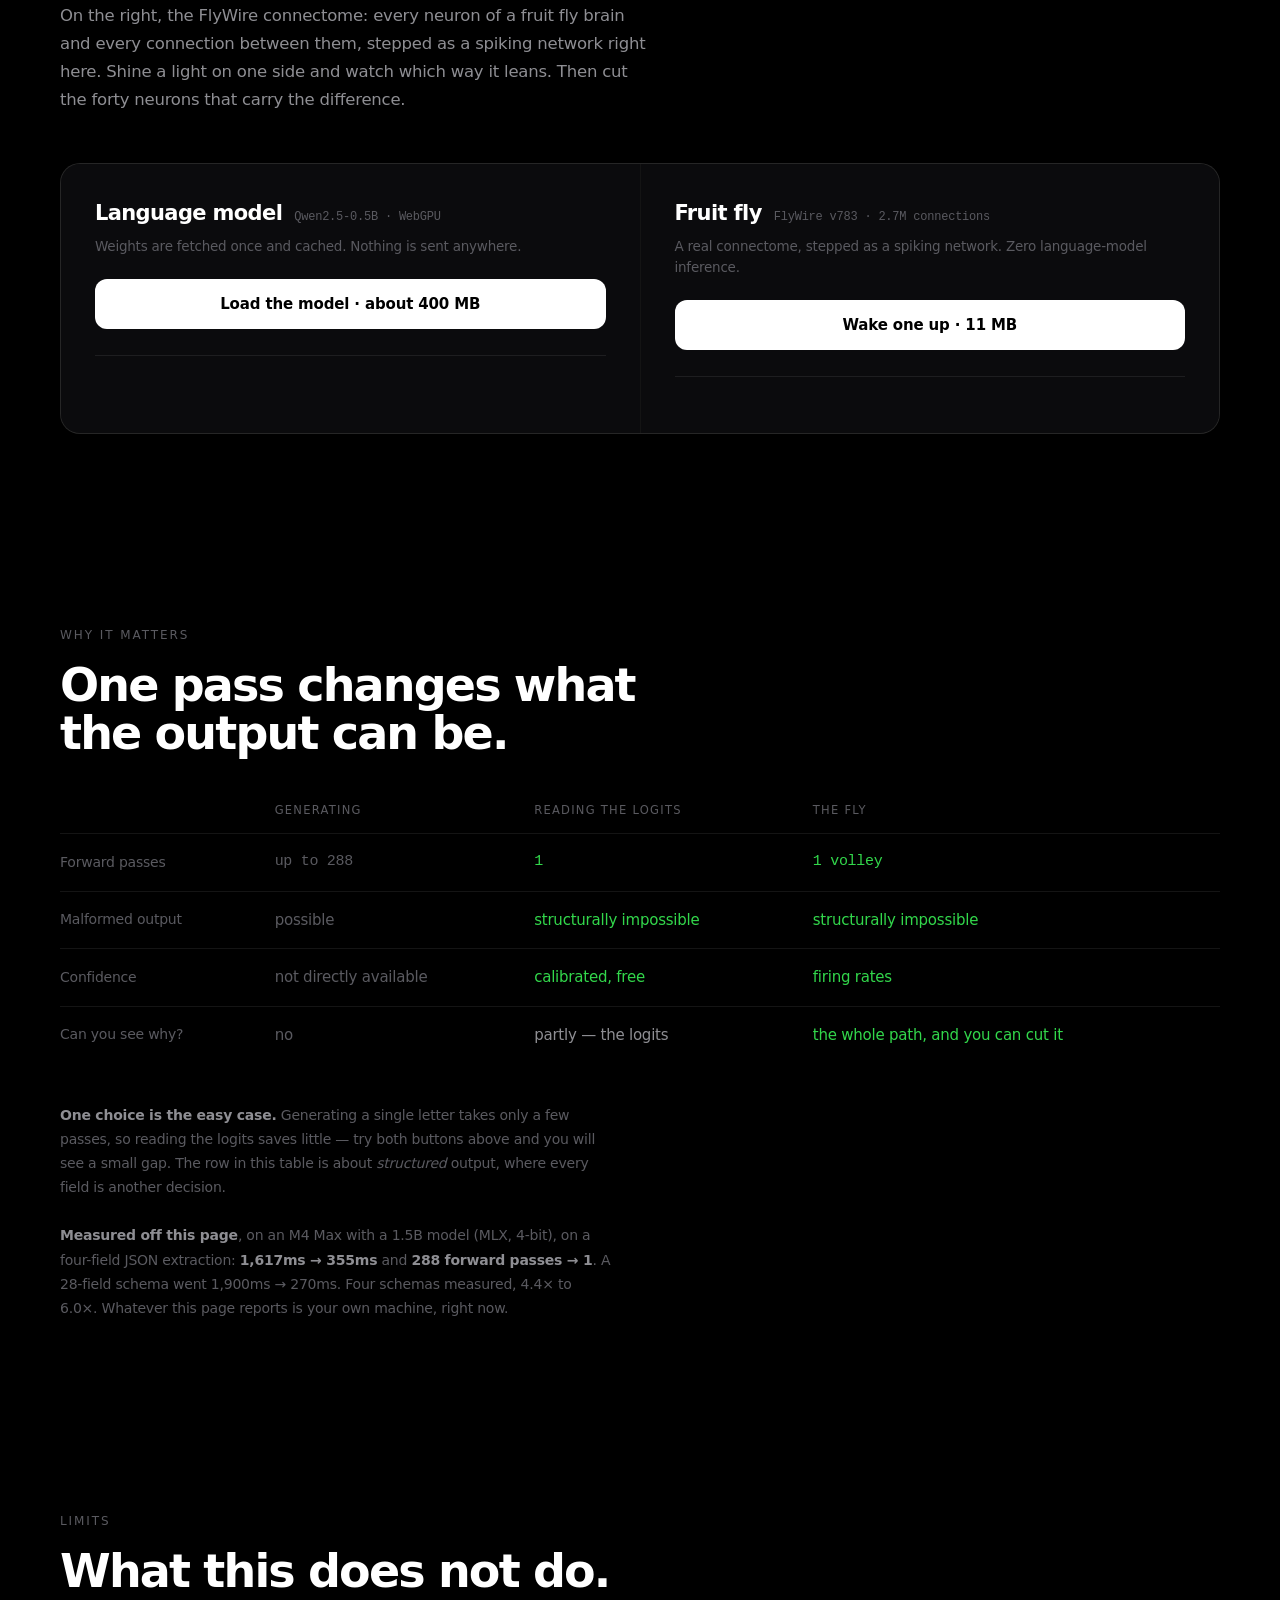
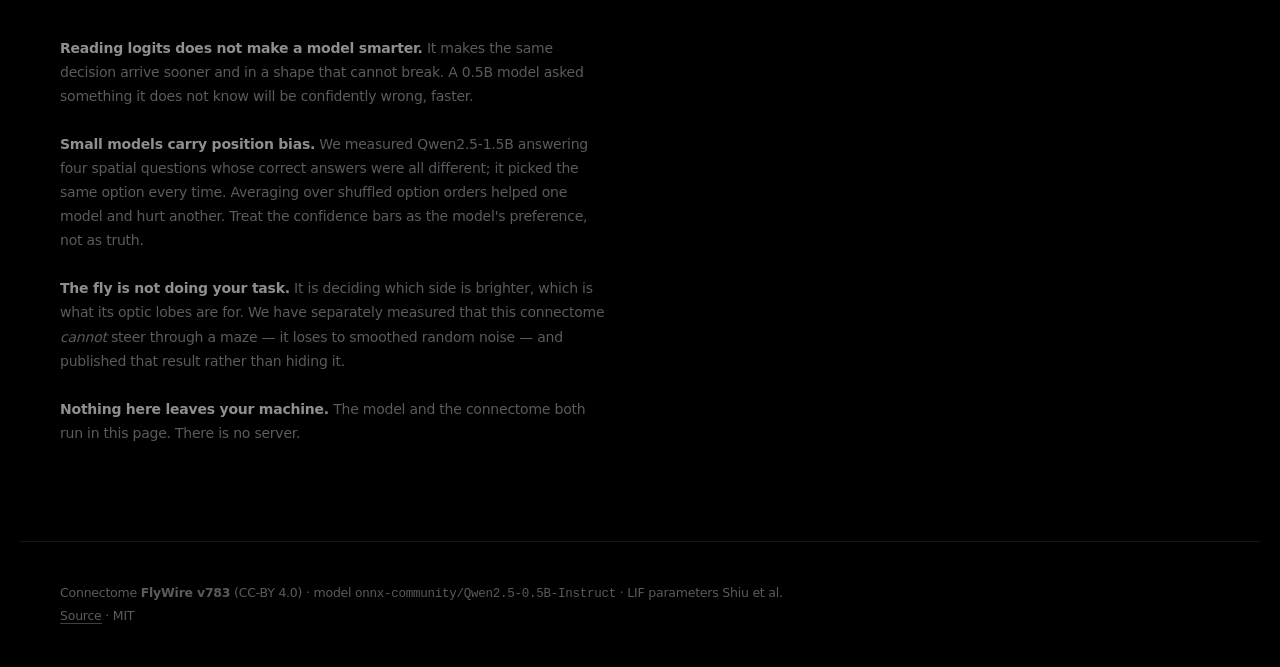
==== commit 6ab65416: "WIP snapshot (uncommitted local changes, 2026-10-01) Co-Authored-By: Claude Opus 5.5 (1M context) <n" ====
--- a/docs/index.html
+++ b/docs/index.html
@@ -34,7 +34,7 @@
   <div><div class="n">1</div><div class="l">forward pass per decision, either system</div></div>
   <div><div class="n">138,639</div><div class="l">neurons simulated in the page</div></div>
   <div><div class="n">0</div><div class="l">bytes leaving your machine</div></div>
-  <div><div class="n">0.03<small>%</small></div><div class="l">of the brain that has to be cut to kill the decision</div></div>
+  <div><div class="n">0.03%</div><div class="l">of the brain, cut, kills the decision</div></div>
 </div>
 
 <section>
--- a/docs/app.css
+++ b/docs/app.css
@@ -40,8 +40,8 @@
 .spec{display:grid;grid-template-columns:repeat(4,1fr);gap:1px;background:var(--line);
   border-top:1px solid var(--line);border-bottom:1px solid var(--line)}
 .spec div{background:var(--bg);padding:34px 40px;display:flex;flex-direction:column;justify-content:flex-start}
-.spec .n{font-size:clamp(28px,3.6vw,46px);font-weight:600;letter-spacing:-.045em;line-height:1}
-.spec .n small{font-size:.45em;color:var(--fg3);font-weight:400;letter-spacing:-.01em}
+.spec .n{font-size:clamp(24px,2.7vw,38px);font-weight:600;letter-spacing:-.045em;line-height:1;white-space:nowrap}
+.spec .n small{font-size:.45em;color:var(--fg3);font-weight:400;letter-spacing:-.01em;white-space:nowrap}
 .spec .l{margin-top:12px;font-size:12.5px;color:var(--fg3);line-height:1.45;max-width:26ch}
 @media(max-width:900px){.spec{grid-template-columns:repeat(2,1fr)}.spec div{padding:24px}}
 
